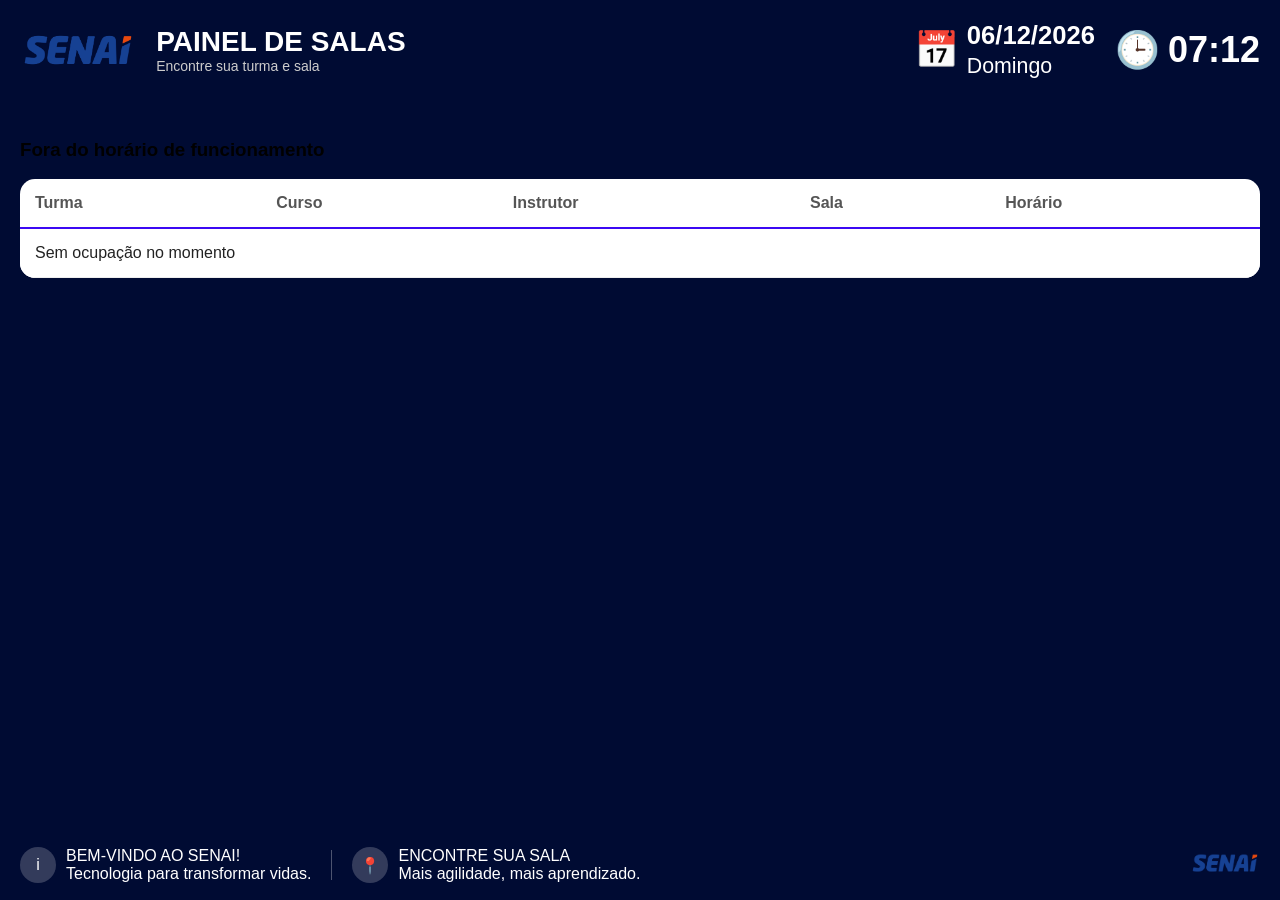
==== painel.html @ 984328a2 "segundo commit" ====
<!DOCTYPE html>
<html lang="pt-BR">

<head>
  <meta charset="UTF-8">
  <meta name="viewport" content="width=device-width, initial-scale=1.0">

  <title>Painel de Salas</title>

  <link rel="stylesheet" href="css/painel.css">
</head>

<body>

  <header>
    <img src="img/tela1.png" class="logo" />

    <div class="titulo">
      <h1>PAINEL DE SALAS</h1>
      <span>Encontre sua turma e sala</span>
    </div>

    <div class="info-direita">

      <div class="data">
        <span class="icon">📅</span>

        <div>
          <strong id="dataAtual">--/--/----</strong><br>
          <small id="diaSemana">---------</small>
        </div>
      </div>

      <div class="hora">
        <span class="icon">🕒</span>
        <strong id="horaAtual">00:00</strong>
      </div>

    </div>
  </header>

  <main>

    <section class="tabela">

      <div class="status-turno">
        <h3 id="statusTurno">Carregando turno...</h3>
      </div>

      <table>
        <thead>
          <tr>
            <th>Turma</th>
            <th>Curso</th>
            <th>Instrutor</th>
            <th>Sala</th>
            <th>Horário</th>
          </tr>
        </thead>

        <tbody id="tabelaOcupacao">
          <tr>
            <td colspan="5">Carregando ocupações...</td>
          </tr>
        </tbody>

      </table>
    </section>

  </main>

  <footer class="rodape-senai">

    <div class="info-bloco">
      <div class="icone-circulo">i</div>

      <div class="textos">
        <span class="titulo">BEM-VINDO AO SENAI!</span>
        <span class="sub">Tecnologia para transformar vidas.</span>
      </div>
    </div>

    <div class="linha"></div>

    <div class="info-bloco">
      <div class="icone-circulo">📍</div>

      <div class="textos">
        <span class="titulo">ENCONTRE SUA SALA</span>
        <span class="sub">Mais agilidade, mais aprendizado.</span>
      </div>
    </div>

    <div class="logo-final">
      <img src="img/tela1.png">
    </div>

  </footer>

  <script src="js/painel.js"></script>

</body>

</html>
---- css/painel.css ----
/* RESET */
* {
    box-sizing: border-box;
}

html, body {
    height: 100%;
    overflow: hidden;
}

body {
    margin: 0;
    font-family: Arial, sans-serif;
    background: #000b33;
}


/* HEADER */

header {
    height: 100px;
    background: radial-gradient(circle at center, var(--primary), #000b33);
    color: white;
    display: flex;
    align-items: center;
    gap: 20px;
    padding: 10px 20px;
}

.logo {
    height: 50px;
}

.titulo {
    display: flex;
    flex-direction: column;
}

.titulo h1 {
    margin: 0;
    font-size: clamp(18px, 3vw, 28px);
}

.titulo span {
    font-size: 14px;
    color: #ccc;
}

/* DIREITA */
.info-direita {
    margin-left: auto;
    display: flex;
    align-items: center;
    gap: 20px;
}

.data, .hora {
    display: flex;
    align-items: center;
    gap: 8px;
}

.data { font-size: clamp(16px, 2vw, 28px); }
.hora { font-size: clamp(20px, 3vw, 36px); }

.icon {
    font-size: clamp(18px, 3vw, 36px);
}


/* MAIN */

main {
    display: flex;
    gap: 20px;
    padding: 20px;

    /* 🔥 ALTURA EXATA DA TELA */
    height: calc(100vh - 170px);
}


/* TABELA */

.tabela {
    flex: 2;
    overflow-y: auto; /* 🔥 SCROLL SÓ AQUI */
}

table {
    width: 100%;
    background: white;
    border-radius: 15px;
    overflow: hidden;
    border-collapse: collapse;
}

th, td {
    padding: 15px;
    text-align: left;
}

th {
    color: #555;
    border-bottom: 2px solid #3c09f3;
}

td {
    color: #222;
    font-weight: 500;
}

tbody tr {
    background: #fff;
    border-radius: 12px;
    box-shadow: 0 2px 6px rgba(0,0,0,0.05);
    border-bottom: 1px solid #eee;
}

tr:hover {
    background: #f9f9f9;
}

/* TURMA */
.box-turma {
    display: flex;
    align-items: center;
    gap: 10px;
}

.icone {
    width: 40px;
    height: 40px;
    background: #0b1f3a;
    color: white;

    display: flex;
    align-items: center;
    justify-content: center;

    border-radius: 10px;

    font-size: 20px;
}

/* SALA */
.sala {
    background: #e30613;
    color: white;
    padding: 6px 10px;
    border-radius: 8px;
    font-weight: bold;
}



/* RODAPÉ */

.rodape-senai {
    position: fixed;
    bottom: 0;
    width: 100%;

    height: 70px;
    background: radial-gradient(circle at center, var(--primary), #000b33);
    display: flex;
    align-items: center;
    padding: 0 20px;
    color: white;
}

.info-bloco {
    display: flex;
    align-items: center;
    gap: 10px;
}

.icone-circulo {
    width: 36px;
    height: 36px;
    border-radius: 50%;
    background: rgba(255,255,255,0.2);

    display: flex;
    align-items: center;
    justify-content: center;
}

.textos {
    display: flex;
    flex-direction: column;
}

.linha {
    width: 1px;
    height: 30px;
    background: rgba(255,255,255,0.3);
    margin: 0 20px;
}

.logo-final {
    margin-left: auto;
}

.logo-final img {
    height: 30px;
}


/* RESPONSIVO */


@media (max-width: 900px) {
    html, body {
        overflow: auto; /* libera scroll no celular */
    }

    main {
        flex-direction: column;
        height: auto;
    }
}

@media (max-width: 600px) {

    header {
        flex-direction: column;
        align-items: flex-start;
    }

    .info-direita {
        margin-left: 0;
        width: 100%;
        justify-content: space-between;
    }

    th, td {
        font-size: 12px;
        padding: 10px;
    }

    .rodape-senai {
        flex-direction: column;
        height: auto;
        padding: 10px;
        gap: 10px;
    }

    .linha {
        display: none;
    }
}

/* TELAS GRANDES */
@media (min-width: 1600px) {

    body {
        font-size: 20px;
    }

    .titulo h1 {
        font-size: 42px;
    }

    .data {
        font-size: 36px;
    }

    .hora {
        font-size: 50px;
    }

    th, td {
        font-size: 18px;
        padding: 20px;
    }

    .sala {
        font-size: 20px;
    }
}
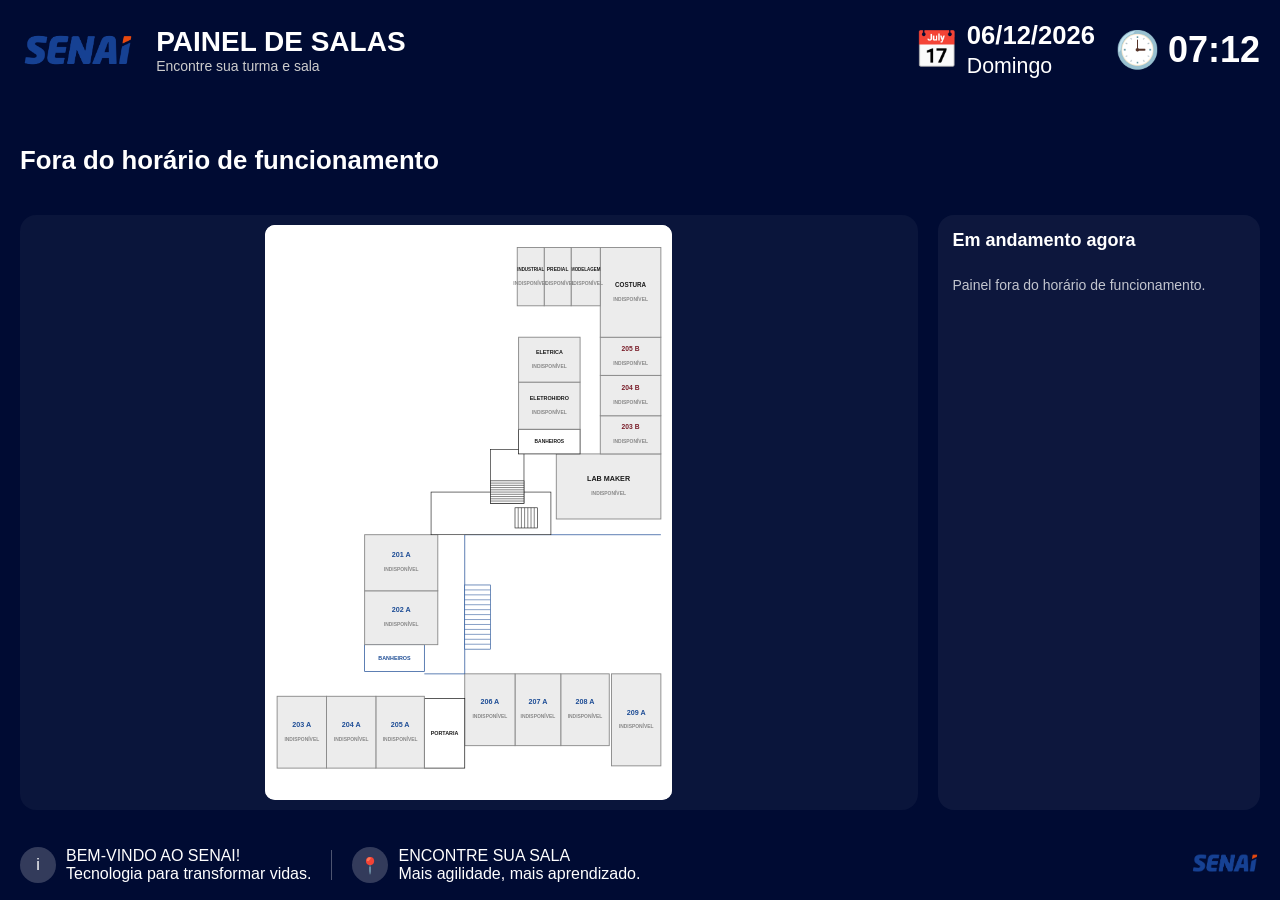
==== commit 8b62e2a7: "ajuste mapeamento ambiente" ====
--- a/painel.html
+++ b/painel.html
@@ -41,30 +41,31 @@
 
   <main>
 
-    <section class="tabela">
+    <section class="painel-mapa">
 
       <div class="status-turno">
         <h3 id="statusTurno">Carregando turno...</h3>
       </div>
 
-      <table>
-        <thead>
-          <tr>
-            <th>Turma</th>
-            <th>Curso</th>
-            <th>Instrutor</th>
-            <th>Sala</th>
-            <th>Horário</th>
-          </tr>
-        </thead>
+      <div class="conteudo-mapa">
 
-        <tbody id="tabelaOcupacao">
-          <tr>
-            <td colspan="5">Carregando ocupações...</td>
-          </tr>
-        </tbody>
+        <!-- MAPA (SVG injetado via JS em #mapaSvgContainer) -->
+        <div id="mapa">
+          <div id="mapaSvgContainer">
+            <p class="carregando-svg">Carregando mapa...</p>
+          </div>
+        </div>
 
-      </table>
+        <!-- DETALHES DAS SALAS OCUPADAS AGORA -->
+        <aside class="detalhes-ocupacao">
+          <h3>Em andamento agora</h3>
+          <div id="listaOcupados" class="lista-ocupados">
+            <p class="sem-ocupacao">Carregando...</p>
+          </div>
+        </aside>
+
+      </div>
+
     </section>
 
   </main>
@@ -101,4 +102,4 @@
 
 </body>
 
-</html>+</html>
--- a/css/painel.css
+++ b/css/painel.css
@@ -78,80 +78,6 @@
     /* 🔥 ALTURA EXATA DA TELA */
     height: calc(100vh - 170px);
 }
-
-
-/* TABELA */
-
-.tabela {
-    flex: 2;
-    overflow-y: auto; /* 🔥 SCROLL SÓ AQUI */
-}
-
-table {
-    width: 100%;
-    background: white;
-    border-radius: 15px;
-    overflow: hidden;
-    border-collapse: collapse;
-}
-
-th, td {
-    padding: 15px;
-    text-align: left;
-}
-
-th {
-    color: #555;
-    border-bottom: 2px solid #3c09f3;
-}
-
-td {
-    color: #222;
-    font-weight: 500;
-}
-
-tbody tr {
-    background: #fff;
-    border-radius: 12px;
-    box-shadow: 0 2px 6px rgba(0,0,0,0.05);
-    border-bottom: 1px solid #eee;
-}
-
-tr:hover {
-    background: #f9f9f9;
-}
-
-/* TURMA */
-.box-turma {
-    display: flex;
-    align-items: center;
-    gap: 10px;
-}
-
-.icone {
-    width: 40px;
-    height: 40px;
-    background: #0b1f3a;
-    color: white;
-
-    display: flex;
-    align-items: center;
-    justify-content: center;
-
-    border-radius: 10px;
-
-    font-size: 20px;
-}
-
-/* SALA */
-.sala {
-    background: #e30613;
-    color: white;
-    padding: 6px 10px;
-    border-radius: 8px;
-    font-weight: bold;
-}
-
 
 
 /* RODAPÉ */
@@ -206,18 +132,219 @@
     height: 30px;
 }
 
-
-/* RESPONSIVO */
-
+/* =======================================================
+   PAINEL DO MAPA (SVG)
+======================================================= */
+
+.painel-mapa {
+    flex: 1;
+    display: flex;
+    flex-direction: column;
+    min-height: 0;
+}
+
+.status-turno {
+    color: white;
+    font-size: 22px;
+    margin-bottom: 15px;
+    flex-shrink: 0;
+}
+
+/* mapa + painel lateral lado a lado */
+.conteudo-mapa {
+    flex: 1;
+    display: flex;
+    gap: 20px;
+    min-height: 0;
+}
+
+#mapa {
+    flex: 3;
+    position: relative;
+    min-height: 0;
+
+    background: rgba(255, 255, 255, 0.04);
+    border-radius: 16px;
+
+    display: flex;
+    justify-content: center;
+    align-items: center;
+    overflow: hidden;
+    padding: 10px;
+}
+
+.carregando-svg {
+    color: #aaa;
+    font-size: 16px;
+}
+
+/* o SVG é injetado dentro de #mapaSvgContainer via JS (fetch + innerHTML) */
+#mapaSvgContainer {
+    width: 100%;
+    height: 100%;
+    display: flex;
+    justify-content: center;
+    align-items: center;
+}
+
+/* a planta já está desenhada na orientação correta/horizontal:
+   apenas limitamos a altura para caber na tela, sem rotação */
+#mapaSvgContainer svg {
+    height: 100%;
+    width: auto;
+    max-width: 100%;
+    background: white;
+    border-radius: 10px;
+}
+
+
+/* ===========================
+   SALAS DENTRO DO SVG
+=========================== */
+
+.sala-svg rect {
+    transition: fill .4s ease, stroke .4s ease, filter .4s ease;
+}
+
+.lab-room .status-label {
+    font-size: 11px;
+}
+
+/* estados (a mesma nomenclatura usada no restante do projeto) */
+
+.lab-room.livre rect.lab-rect {
+    fill: #eafff2;
+    stroke: #00a63c;
+    stroke-width: 3;
+    filter: drop-shadow(0 0 10px rgba(0, 255, 102, .9));
+}
+.lab-room.livre .status-label {
+    fill: #00a63c;
+}
+
+.lab-room.ocupado rect.lab-rect {
+    fill: #ffecec;
+    stroke: #d50000;
+    stroke-width: 3;
+    filter: drop-shadow(0 0 16px rgba(255, 40, 40, .95));
+}
+.lab-room.ocupado .status-label {
+    fill: #d50000;
+}
+
+.lab-room.indisponivel rect.lab-rect {
+    fill: #ececec;
+    stroke: #888;
+    stroke-width: 2;
+    filter: none;
+}
+.lab-room.indisponivel .status-label {
+    fill: #888;
+}
+
+
+/* =======================================================
+   PAINEL LATERAL — DETALHES DAS SALAS OCUPADAS
+======================================================= */
+
+.detalhes-ocupacao {
+    flex: 1;
+    min-height: 0;
+
+    background: rgba(255, 255, 255, 0.05);
+    border-radius: 16px;
+    padding: 15px;
+
+    color: white;
+
+    display: flex;
+    flex-direction: column;
+}
+
+.detalhes-ocupacao h3 {
+    margin: 0 0 12px;
+    font-size: 18px;
+    flex-shrink: 0;
+}
+
+.lista-ocupados {
+    flex: 1;
+    overflow-y: auto;
+    display: flex;
+    flex-direction: column;
+    gap: 10px;
+}
+
+.item-ocupado {
+    display: flex;
+    gap: 10px;
+    align-items: flex-start;
+
+    background: rgba(255, 255, 255, 0.08);
+    border-left: 4px solid #d50000;
+    border-radius: 10px;
+    padding: 10px 12px;
+}
+
+.item-ocupado .icone {
+    width: 36px;
+    height: 36px;
+    flex-shrink: 0;
+
+    background: #0b1f3a;
+    color: white;
+
+    display: flex;
+    align-items: center;
+    justify-content: center;
+
+    border-radius: 8px;
+    font-size: 18px;
+}
+
+.item-ocupado .info {
+    display: flex;
+    flex-direction: column;
+    font-size: 13px;
+    line-height: 1.45;
+}
+
+.item-ocupado .info strong {
+    font-size: 14px;
+}
+
+.sem-ocupacao,
+.erro-ocupacao {
+    opacity: .75;
+    font-size: 14px;
+}
+
+.erro-ocupacao {
+    color: #ff8080;
+}
+
+
+/* ========================
+   RESPONSIVO
+======================== */
 
 @media (max-width: 900px) {
     html, body {
-        overflow: auto; /* libera scroll no celular */
+        overflow: auto;
     }
 
     main {
         flex-direction: column;
         height: auto;
+    }
+
+    .conteudo-mapa {
+        flex-direction: column;
+    }
+
+    #mapa, .detalhes-ocupacao {
+        flex: none;
+        height: 60vh;
     }
 }
 
@@ -232,11 +359,6 @@
         margin-left: 0;
         width: 100%;
         justify-content: space-between;
-    }
-
-    th, td {
-        font-size: 12px;
-        padding: 10px;
     }
 
     .rodape-senai {
@@ -270,12 +392,7 @@
         font-size: 50px;
     }
 
-    th, td {
-        font-size: 18px;
-        padding: 20px;
-    }
-
-    .sala {
-        font-size: 20px;
-    }
-}+    .lab-room .status-label {
+        font-size: 13px;
+    }
+}
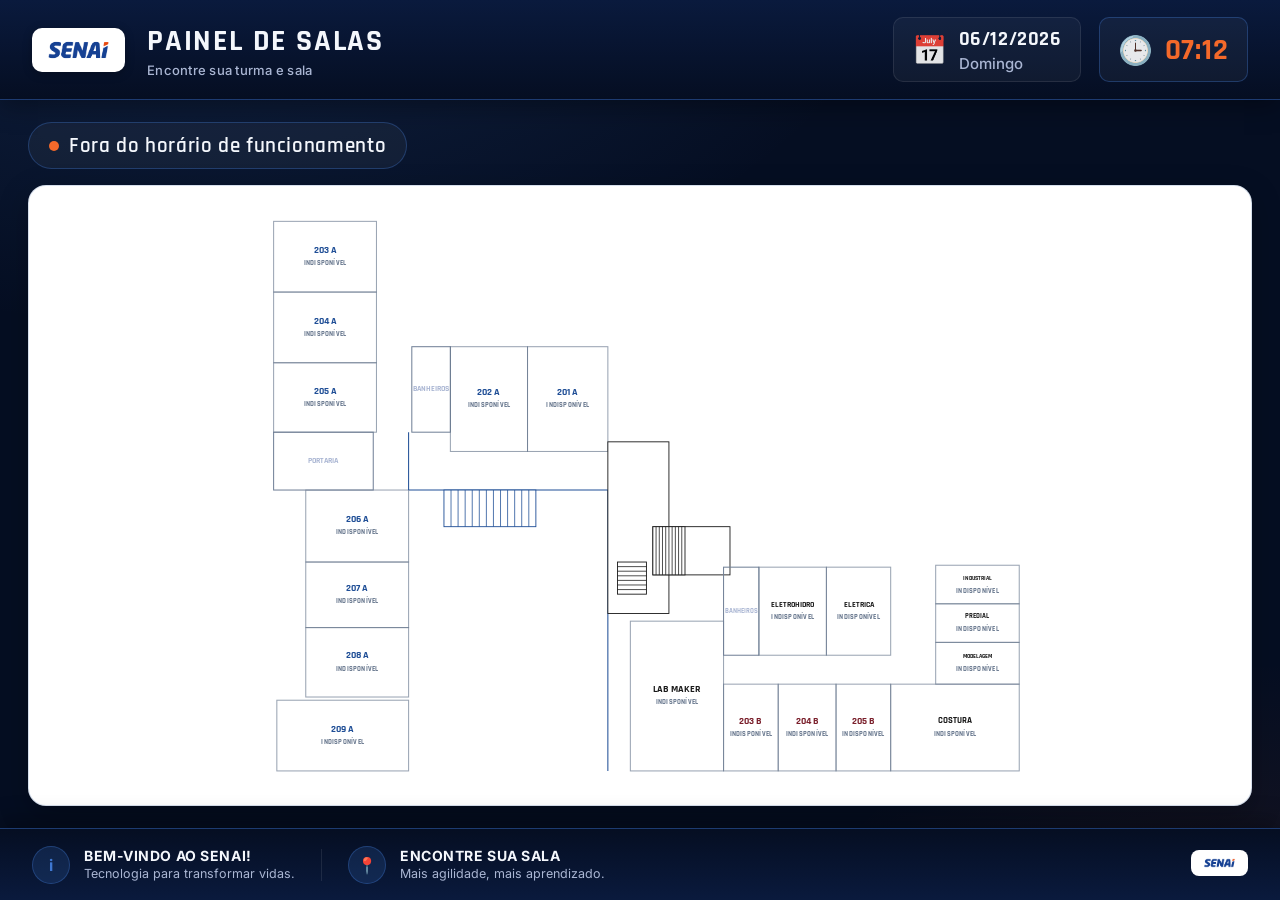
==== commit 864a7230: "melhora visual no painel e svg horizontal" ====
--- a/painel.html
+++ b/painel.html
@@ -56,14 +56,6 @@
           </div>
         </div>
 
-        <!-- DETALHES DAS SALAS OCUPADAS AGORA -->
-        <aside class="detalhes-ocupacao">
-          <h3>Em andamento agora</h3>
-          <div id="listaOcupados" class="lista-ocupados">
-            <p class="sem-ocupacao">Carregando...</p>
-          </div>
-        </aside>
-
       </div>
 
     </section>
--- a/css/painel.css
+++ b/css/painel.css
@@ -1,3 +1,43 @@
+/* ===========================================================
+   PAINEL DE SALAS — SENAI
+   Redesenho para exibição em telão (digital signage)
+   Paleta e tipografia alinhadas à identidade SENAI
+   =========================================================== */
+
+@import url('https://fonts.googleapis.com/css2?family=Rajdhani:wght@500;600;700&family=Inter:wght@400;500;600;700&display=swap');
+
+:root {
+    /* cores de marca */
+    --azul-senai: #1f4e96;
+    --azul-senai-claro: #3f78d1;
+    --laranja-senai: #f4692a;
+
+    /* fundo / superfícies */
+    --fundo-base: #050e22;
+    --fundo-degrade: #0a1a3d;
+    --superficie: rgba(255, 255, 255, 0.045);
+    --superficie-forte: rgba(255, 255, 255, 0.08);
+    --borda-suave: rgba(255, 255, 255, 0.09);
+    --borda-azul: rgba(63, 120, 209, 0.35);
+
+    /* texto */
+    --texto-alto: #f4f7fc;
+    --texto-medio: #aab6d3;
+    --texto-baixo: #718097;
+
+    /* status */
+    --cor-livre: #22c55e;
+    --cor-ocupado: #ef4444;
+    --cor-indisponivel: #64748b;
+
+    /* tipografia */
+    --fonte-display: 'Rajdhani', 'Arial Narrow', Arial, sans-serif;
+    --fonte-corpo: 'Inter', Arial, sans-serif;
+
+    --raio: 18px;
+    --raio-pequeno: 10px;
+}
+
 /* RESET */
 * {
     box-sizing: border-box;
@@ -10,103 +50,147 @@
 
 body {
     margin: 0;
-    font-family: Arial, sans-serif;
-    background: #000b33;
-}
-
-
-/* HEADER */
+    font-family: var(--fonte-corpo);
+    color: var(--texto-alto);
+    background:
+        radial-gradient(ellipse 1200px 700px at 15% -10%, rgba(63, 120, 209, 0.20), transparent 60%),
+        radial-gradient(ellipse 900px 600px at 100% 110%, rgba(244, 105, 42, 0.10), transparent 55%),
+        var(--fundo-base);
+}
+
+
+/* ===========================================================
+   HEADER
+=========================================================== */
 
 header {
     height: 100px;
-    background: radial-gradient(circle at center, var(--primary), #000b33);
-    color: white;
-    display: flex;
-    align-items: center;
-    gap: 20px;
-    padding: 10px 20px;
+    background: linear-gradient(180deg, var(--fundo-degrade) 0%, var(--fundo-base) 100%);
+    border-bottom: 1px solid var(--borda-azul);
+    color: var(--texto-alto);
+    display: flex;
+    align-items: center;
+    gap: 22px;
+    padding: 0 32px;
+    box-shadow: 0 6px 24px rgba(0, 0, 0, 0.35);
+    position: relative;
+    z-index: 2;
 }
 
 .logo {
-    height: 50px;
+    height: 44px;
+    padding: 8px 14px;
+    background: #ffffff;
+    border-radius: var(--raio-pequeno);
+    box-shadow: 0 2px 10px rgba(0, 0, 0, 0.25);
 }
 
 .titulo {
     display: flex;
     flex-direction: column;
+    gap: 2px;
 }
 
 .titulo h1 {
     margin: 0;
-    font-size: clamp(18px, 3vw, 28px);
+    font-family: var(--fonte-display);
+    font-weight: 700;
+    letter-spacing: 0.06em;
+    font-size: clamp(20px, 2.6vw, 30px);
+    color: var(--texto-alto);
 }
 
 .titulo span {
-    font-size: 14px;
-    color: #ccc;
-}
-
-/* DIREITA */
+    font-size: 13px;
+    font-weight: 500;
+    letter-spacing: 0.02em;
+    color: var(--texto-medio);
+}
+
+
+/* DIREITA — DATA / HORA */
 .info-direita {
     margin-left: auto;
     display: flex;
-    align-items: center;
+    align-items: stretch;
+    gap: 18px;
+}
+
+.data, .hora {
+    display: flex;
+    align-items: center;
+    gap: 12px;
+    padding: 8px 18px;
+    background: var(--superficie);
+    border: 1px solid var(--borda-suave);
+    border-radius: var(--raio-pequeno);
+}
+
+.data strong, .hora strong {
+    font-family: var(--fonte-display);
+    font-variant-numeric: tabular-nums;
+    letter-spacing: 0.03em;
+}
+
+.data { font-size: clamp(14px, 1.6vw, 18px); }
+.data strong { font-size: clamp(16px, 1.9vw, 20px); }
+.data small { color: var(--texto-medio); font-weight: 500; }
+
+.hora { font-size: clamp(20px, 2.4vw, 30px); border-color: var(--borda-azul); }
+.hora strong { color: var(--laranja-senai); }
+
+.icon {
+    font-size: clamp(18px, 2.4vw, 28px);
+    opacity: 0.9;
+}
+
+
+/* ===========================================================
+   MAIN
+=========================================================== */
+
+main {
+    display: flex;
     gap: 20px;
-}
-
-.data, .hora {
-    display: flex;
-    align-items: center;
-    gap: 8px;
-}
-
-.data { font-size: clamp(16px, 2vw, 28px); }
-.hora { font-size: clamp(20px, 3vw, 36px); }
-
-.icon {
-    font-size: clamp(18px, 3vw, 36px);
-}
-
-
-/* MAIN */
-
-main {
-    display: flex;
-    gap: 20px;
-    padding: 20px;
-
-    /* 🔥 ALTURA EXATA DA TELA */
-    height: calc(100vh - 170px);
-}
-
-
-/* RODAPÉ */
+    padding: 22px 28px;
+    height: calc(100vh - 172px);
+}
+
+
+/* ===========================================================
+   RODAPÉ
+=========================================================== */
 
 .rodape-senai {
     position: fixed;
     bottom: 0;
     width: 100%;
-
-    height: 70px;
-    background: radial-gradient(circle at center, var(--primary), #000b33);
-    display: flex;
-    align-items: center;
-    padding: 0 20px;
-    color: white;
+    height: 72px;
+    background: linear-gradient(0deg, var(--fundo-degrade) 0%, var(--fundo-base) 100%);
+    border-top: 1px solid var(--borda-azul);
+    box-shadow: 0 -6px 24px rgba(0, 0, 0, 0.35);
+    display: flex;
+    align-items: center;
+    padding: 0 32px;
+    color: var(--texto-alto);
+    z-index: 2;
 }
 
 .info-bloco {
     display: flex;
     align-items: center;
-    gap: 10px;
+    gap: 14px;
 }
 
 .icone-circulo {
-    width: 36px;
-    height: 36px;
+    width: 38px;
+    height: 38px;
     border-radius: 50%;
-    background: rgba(255,255,255,0.2);
-
+    background: rgba(63, 120, 209, 0.18);
+    border: 1px solid var(--borda-azul);
+    color: var(--azul-senai-claro);
+    font-weight: 700;
+    flex-shrink: 0;
     display: flex;
     align-items: center;
     justify-content: center;
@@ -115,13 +199,26 @@
 .textos {
     display: flex;
     flex-direction: column;
+    line-height: 1.35;
+}
+
+.textos .titulo {
+    font-size: 14px;
+    font-weight: 700;
+    letter-spacing: 0.04em;
+    color: var(--texto-alto);
+}
+
+.textos .sub {
+    font-size: 12.5px;
+    color: var(--texto-medio);
 }
 
 .linha {
     width: 1px;
-    height: 30px;
-    background: rgba(255,255,255,0.3);
-    margin: 0 20px;
+    height: 32px;
+    background: var(--borda-suave);
+    margin: 0 26px;
 }
 
 .logo-final {
@@ -129,12 +226,16 @@
 }
 
 .logo-final img {
-    height: 30px;
-}
-
-/* =======================================================
+    height: 26px;
+    padding: 6px 12px;
+    background: #ffffff;
+    border-radius: 8px;
+}
+
+
+/* ===========================================================
    PAINEL DO MAPA (SVG)
-======================================================= */
+=========================================================== */
 
 .painel-mapa {
     flex: 1;
@@ -144,10 +245,41 @@
 }
 
 .status-turno {
-    color: white;
-    font-size: 22px;
-    margin-bottom: 15px;
     flex-shrink: 0;
+    margin-bottom: 16px;
+}
+
+.status-turno h3 {
+    display: inline-flex;
+    align-items: center;
+    gap: 10px;
+    margin: 0;
+    padding: 9px 20px;
+    font-family: var(--fonte-display);
+    font-weight: 600;
+    font-size: clamp(16px, 1.8vw, 21px);
+    letter-spacing: 0.03em;
+    color: var(--texto-alto);
+    background: var(--superficie);
+    border: 1px solid var(--borda-azul);
+    border-radius: 999px;
+}
+
+.status-turno h3::before {
+    content: "";
+    width: 10px;
+    height: 10px;
+    border-radius: 50%;
+    background: var(--laranja-senai);
+    box-shadow: 0 0 0 0 rgba(244, 105, 42, 0.6);
+    animation: pulso-status 2.2s ease-out infinite;
+    flex-shrink: 0;
+}
+
+@keyframes pulso-status {
+    0%   { box-shadow: 0 0 0 0 rgba(244, 105, 42, 0.55); }
+    70%  { box-shadow: 0 0 0 9px rgba(244, 105, 42, 0); }
+    100% { box-shadow: 0 0 0 0 rgba(244, 105, 42, 0); }
 }
 
 /* mapa + painel lateral lado a lado */
@@ -159,23 +291,28 @@
 }
 
 #mapa {
-    flex: 3;
+    flex: 1;
+    width: 100%;
     position: relative;
     min-height: 0;
 
-    background: rgba(255, 255, 255, 0.04);
-    border-radius: 16px;
+    background: #ffffff;
+    border: 1px solid rgba(31, 78, 150, 0.18);
+    border-radius: var(--raio);
+    box-shadow: 0 10px 30px rgba(0, 0, 0, 0.25);
 
     display: flex;
     justify-content: center;
     align-items: center;
     overflow: hidden;
-    padding: 10px;
+    padding: 18px;
 }
 
 .carregando-svg {
-    color: #aaa;
+    color: var(--azul-senai);
+    font-family: var(--fonte-display);
     font-size: 16px;
+    letter-spacing: 0.03em;
 }
 
 /* o SVG é injetado dentro de #mapaSvgContainer via JS (fetch + innerHTML) */
@@ -187,14 +324,17 @@
     align-items: center;
 }
 
-/* a planta já está desenhada na orientação correta/horizontal:
-   apenas limitamos a altura para caber na tela, sem rotação */
+/* planta horizontal, fundo transparente — apenas ajustamos o encaixe */
 #mapaSvgContainer svg {
-    height: 100%;
-    width: auto;
-    max-width: 100%;
-    background: white;
-    border-radius: 10px;
+    width: 100%;
+    height: auto;
+    max-height: 100%;
+    background: transparent;
+}
+
+/* tipografia dos rótulos desenhados dentro do SVG */
+#mapaSvgContainer svg text {
+    font-family: var(--fonte-display) !important;
 }
 
 
@@ -208,119 +348,74 @@
 
 .lab-room .status-label {
     font-size: 11px;
-}
-
-/* estados (a mesma nomenclatura usada no restante do projeto) */
+    letter-spacing: 0.03em;
+}
+
+/* nome do instrutor, exibido logo abaixo do status, com fonte menor */
+.lab-room .instrutor-label {
+    font-size: 9px;
+    font-weight: 600;
+    letter-spacing: 0.01em;
+}
+
+/* estados (mesma nomenclatura usada no restante do projeto) */
 
 .lab-room.livre rect.lab-rect {
-    fill: #eafff2;
-    stroke: #00a63c;
+    fill: rgba(34, 197, 94, 0.10);
+    stroke: var(--cor-livre);
     stroke-width: 3;
-    filter: drop-shadow(0 0 10px rgba(0, 255, 102, .9));
+    filter: drop-shadow(0 0 9px rgba(34, 197, 94, .55));
 }
 .lab-room.livre .status-label {
-    fill: #00a63c;
+    fill: var(--cor-livre);
+}
+.lab-room.livre .instrutor-label {
+    fill: var(--cor-livre);
+    opacity: 0.75;
 }
 
 .lab-room.ocupado rect.lab-rect {
-    fill: #ffecec;
-    stroke: #d50000;
+    fill: rgba(239, 68, 68, 0.12);
+    stroke: var(--cor-ocupado);
     stroke-width: 3;
-    filter: drop-shadow(0 0 16px rgba(255, 40, 40, .95));
+    filter: drop-shadow(0 0 9px rgba(239, 68, 68, .6));
+    animation: pulso-ocupado 2.4s ease-in-out infinite;
 }
 .lab-room.ocupado .status-label {
-    fill: #d50000;
+    fill: var(--cor-ocupado);
+}
+.lab-room.ocupado .instrutor-label {
+    fill: var(--cor-ocupado);
+    opacity: 0.85;
+}
+
+@keyframes pulso-ocupado {
+    0%, 100% { filter: drop-shadow(0 0 7px rgba(239, 68, 68, .5)); }
+    50%      { filter: drop-shadow(0 0 15px rgba(239, 68, 68, .85)); }
 }
 
 .lab-room.indisponivel rect.lab-rect {
-    fill: #ececec;
-    stroke: #888;
-    stroke-width: 2;
+    fill: rgba(255, 255, 255, 0.03);
+    stroke: var(--cor-indisponivel);
+    stroke-width: 1.6;
     filter: none;
+    opacity: 0.65;
 }
 .lab-room.indisponivel .status-label {
-    fill: #888;
-}
-
-
-/* =======================================================
-   PAINEL LATERAL — DETALHES DAS SALAS OCUPADAS
-======================================================= */
-
-.detalhes-ocupacao {
-    flex: 1;
-    min-height: 0;
-
-    background: rgba(255, 255, 255, 0.05);
-    border-radius: 16px;
-    padding: 15px;
-
-    color: white;
-
-    display: flex;
-    flex-direction: column;
-}
-
-.detalhes-ocupacao h3 {
-    margin: 0 0 12px;
-    font-size: 18px;
-    flex-shrink: 0;
-}
-
-.lista-ocupados {
-    flex: 1;
-    overflow-y: auto;
-    display: flex;
-    flex-direction: column;
-    gap: 10px;
-}
-
-.item-ocupado {
-    display: flex;
-    gap: 10px;
-    align-items: flex-start;
-
-    background: rgba(255, 255, 255, 0.08);
-    border-left: 4px solid #d50000;
-    border-radius: 10px;
-    padding: 10px 12px;
-}
-
-.item-ocupado .icone {
-    width: 36px;
-    height: 36px;
-    flex-shrink: 0;
-
-    background: #0b1f3a;
-    color: white;
-
-    display: flex;
-    align-items: center;
-    justify-content: center;
-
-    border-radius: 8px;
-    font-size: 18px;
-}
-
-.item-ocupado .info {
-    display: flex;
-    flex-direction: column;
-    font-size: 13px;
-    line-height: 1.45;
-}
-
-.item-ocupado .info strong {
-    font-size: 14px;
-}
-
-.sem-ocupacao,
-.erro-ocupacao {
-    opacity: .75;
-    font-size: 14px;
-}
-
-.erro-ocupacao {
-    color: #ff8080;
+    fill: var(--cor-indisponivel);
+}
+.lab-room.indisponivel .instrutor-label {
+    fill: var(--cor-indisponivel);
+    opacity: 0.75;
+}
+
+/* ambientes fixos (banheiros, portaria etc. — sem status) */
+.sala-fixa rect {
+    fill: rgba(255, 255, 255, 0.025) !important;
+    stroke: var(--texto-baixo) !important;
+}
+.sala-fixa text {
+    fill: var(--texto-medio) !important;
 }
 
 
@@ -342,9 +437,10 @@
         flex-direction: column;
     }
 
-    #mapa, .detalhes-ocupacao {
+    #mapa {
         flex: none;
         height: 60vh;
+        width: 100%;
     }
 }
 
@@ -353,6 +449,9 @@
     header {
         flex-direction: column;
         align-items: flex-start;
+        height: auto;
+        padding: 14px 20px;
+        gap: 12px;
     }
 
     .info-direita {
@@ -364,7 +463,7 @@
     .rodape-senai {
         flex-direction: column;
         height: auto;
-        padding: 10px;
+        padding: 14px;
         gap: 10px;
     }
 
@@ -373,26 +472,56 @@
     }
 }
 
-/* TELAS GRANDES */
+/* TELAS GRANDES (TV / telão) */
 @media (min-width: 1600px) {
 
     body {
         font-size: 20px;
     }
 
+    header {
+        height: 116px;
+    }
+
     .titulo h1 {
-        font-size: 42px;
+        font-size: 44px;
     }
 
     .data {
-        font-size: 36px;
+        font-size: 22px;
+    }
+    .data strong {
+        font-size: 26px;
     }
 
     .hora {
-        font-size: 50px;
+        font-size: 46px;
+    }
+
+    .status-turno h3 {
+        font-size: 24px;
+        padding: 12px 26px;
     }
 
     .lab-room .status-label {
         font-size: 13px;
     }
-}
+
+    .lab-room .instrutor-label {
+        font-size: 11px;
+    }
+}
+
+@media (min-width: 2200px) {
+    .titulo h1 {
+        font-size: 56px;
+    }
+
+    .hora {
+        font-size: 58px;
+    }
+
+    .status-turno h3 {
+        font-size: 28px;
+    }
+}
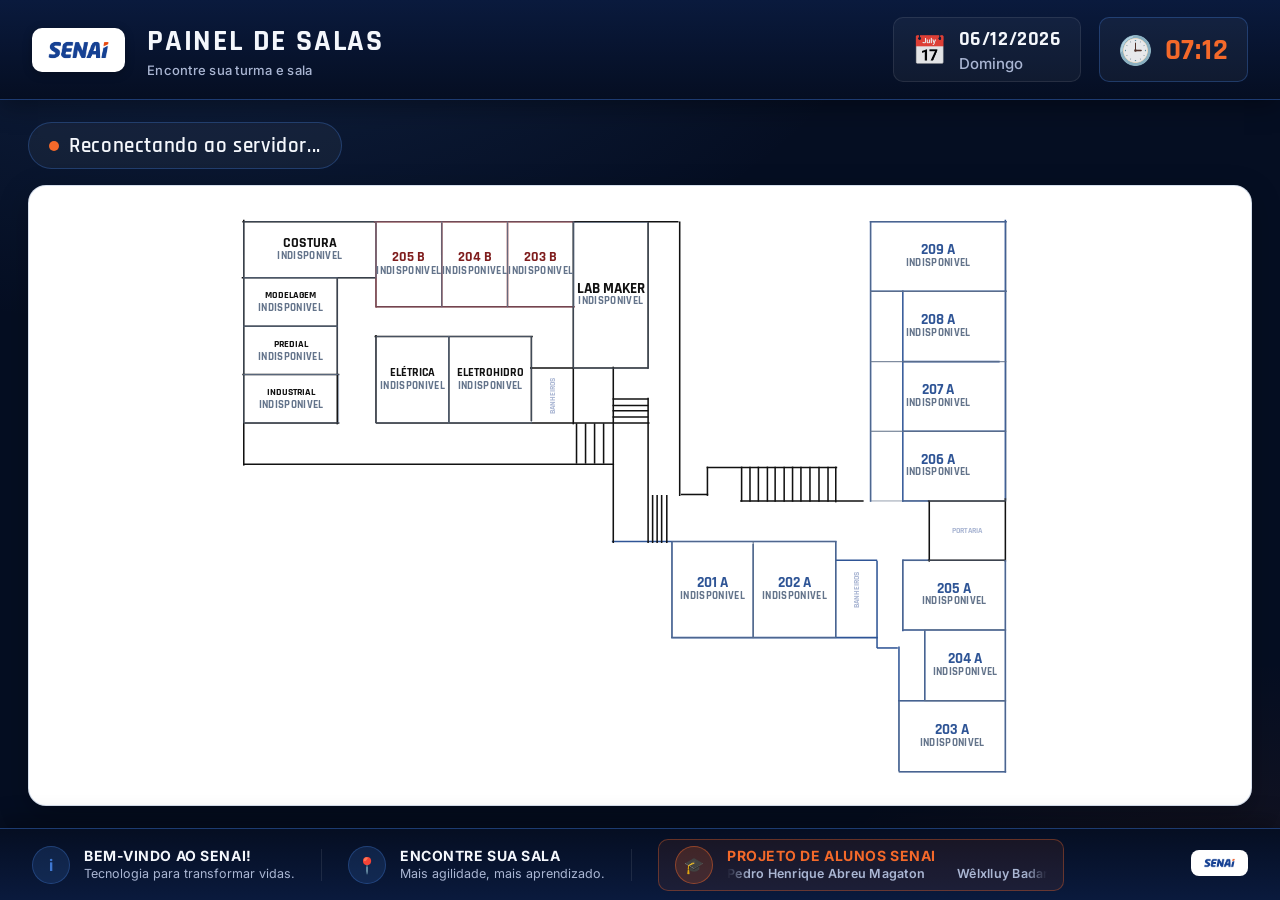
==== commit 8b63b47c: "adicionados os créditos ao painel" ====
--- a/painel.html
+++ b/painel.html
@@ -84,6 +84,28 @@
       </div>
     </div>
 
+    <div class="linha"></div>
+
+    <div class="info-bloco creditos-alunos">
+      <div class="icone-circulo">🎓</div>
+
+      <div class="textos">
+        <span class="titulo">PROJETO DE ALUNOS SENAI</span>
+        <div class="marquee-creditos">
+          <div class="marquee-conteudo">
+            <span>Pedro Henrique Abreu Magaton</span>
+            <span>Wêlxlluy Badaró Ribeiro</span>
+            <span>Miquéias Cardoso de Lima</span>
+            <span>Vanessa Rayane Silvério</span>
+            <span aria-hidden="true">Pedro Henrique Abreu Magaton</span>
+            <span aria-hidden="true">Wêlxlluy Badaró Ribeiro</span>
+            <span aria-hidden="true">Miquéias Cardoso de Lima</span>
+            <span aria-hidden="true">Vanessa Rayane Silvério</span>
+          </div>
+        </div>
+      </div>
+    </div>
+
     <div class="logo-final">
       <img src="img/tela1.png">
     </div>
--- a/css/painel.css
+++ b/css/painel.css
@@ -219,6 +219,58 @@
     height: 32px;
     background: var(--borda-suave);
     margin: 0 26px;
+}
+
+/* ===========================================================
+   CRÉDITOS — ALUNOS SENAI
+   Bloco com destaque (cor laranja) para os créditos do projeto
+=========================================================== */
+
+.creditos-alunos {
+    padding: 6px 16px;
+    background: rgba(244, 105, 42, 0.08);
+    border: 1px solid rgba(244, 105, 42, 0.35);
+    border-radius: var(--raio-pequeno);
+}
+
+.creditos-alunos .icone-circulo {
+    background: rgba(244, 105, 42, 0.18);
+    border-color: rgba(244, 105, 42, 0.45);
+    color: var(--laranja-senai);
+}
+
+.creditos-alunos .titulo {
+    color: var(--laranja-senai);
+}
+
+/* faixa com rolagem contínua dos nomes, com fade nas bordas */
+.marquee-creditos {
+    width: 320px;
+    max-width: 26vw;
+    overflow: hidden;
+    position: relative;
+    -webkit-mask-image: linear-gradient(90deg, transparent 0, #000 22px, #000 calc(100% - 22px), transparent 100%);
+            mask-image: linear-gradient(90deg, transparent 0, #000 22px, #000 calc(100% - 22px), transparent 100%);
+}
+
+.marquee-conteudo {
+    display: flex;
+    gap: 32px;
+    width: max-content;
+    white-space: nowrap;
+    animation: marquee-scroll 18s linear infinite;
+}
+
+.marquee-conteudo span {
+    font-size: 12.5px;
+    font-weight: 600;
+    letter-spacing: 0.02em;
+    color: var(--texto-medio);
+}
+
+@keyframes marquee-scroll {
+    0%   { transform: translateX(0); }
+    100% { transform: translateX(-50%); }
 }
 
 .logo-final {
@@ -293,6 +345,7 @@
 #mapa {
     flex: 1;
     width: 100%;
+    height: 100%;
     position: relative;
     min-height: 0;
 
@@ -305,7 +358,7 @@
     justify-content: center;
     align-items: center;
     overflow: hidden;
-    padding: 18px;
+    padding: 8px;   /* margem mínima — o encaixe fino é calculado em JS, em pixels reais */
 }
 
 .carregando-svg {
@@ -324,11 +377,13 @@
     align-items: center;
 }
 
-/* planta horizontal, fundo transparente — apenas ajustamos o encaixe */
+/* Fallback inicial (antes do JS medir o container e definir o tamanho final em px).
+   O tamanho definitivo é aplicado via style inline por ajustarTamanhoMapa() em painel.js,
+   que tem prioridade sobre esta regra — por isso não usamos max-height/aspect-ratio aqui. */
 #mapaSvgContainer svg {
+    display: block;
     width: 100%;
-    height: auto;
-    max-height: 100%;
+    height: 100%;
     background: transparent;
 }
 
@@ -347,15 +402,18 @@
 }
 
 .lab-room .status-label {
-    font-size: 11px;
+    font-size: 17px;
     letter-spacing: 0.03em;
 }
 
 /* nome do instrutor, exibido logo abaixo do status, com fonte menor */
 .lab-room .instrutor-label {
-    font-size: 9px;
-    font-weight: 600;
-    letter-spacing: 0.01em;
+    fill: #1a1a1a !important;
+    font-family: var(--fonte-display) !important;
+    font-size: 24px;
+    font-weight: 700;
+    letter-spacing: 0.03em;
+    opacity: 1;
 }
 
 /* estados (mesma nomenclatura usada no restante do projeto) */
@@ -368,10 +426,6 @@
 }
 .lab-room.livre .status-label {
     fill: var(--cor-livre);
-}
-.lab-room.livre .instrutor-label {
-    fill: var(--cor-livre);
-    opacity: 0.75;
 }
 
 .lab-room.ocupado rect.lab-rect {
@@ -384,10 +438,6 @@
 .lab-room.ocupado .status-label {
     fill: var(--cor-ocupado);
 }
-.lab-room.ocupado .instrutor-label {
-    fill: var(--cor-ocupado);
-    opacity: 0.85;
-}
 
 @keyframes pulso-ocupado {
     0%, 100% { filter: drop-shadow(0 0 7px rgba(239, 68, 68, .5)); }
@@ -404,10 +454,6 @@
 .lab-room.indisponivel .status-label {
     fill: var(--cor-indisponivel);
 }
-.lab-room.indisponivel .instrutor-label {
-    fill: var(--cor-indisponivel);
-    opacity: 0.75;
-}
 
 /* ambientes fixos (banheiros, portaria etc. — sem status) */
 .sala-fixa rect {
@@ -417,7 +463,6 @@
 .sala-fixa text {
     fill: var(--texto-medio) !important;
 }
-
 
 /* ========================
    RESPONSIVO
@@ -470,6 +515,15 @@
     .linha {
         display: none;
     }
+
+    .creditos-alunos {
+        width: 100%;
+    }
+
+    .marquee-creditos {
+        width: 100%;
+        max-width: 100%;
+    }
 }
 
 /* TELAS GRANDES (TV / telão) */
@@ -504,11 +558,11 @@
     }
 
     .lab-room .status-label {
-        font-size: 13px;
+        font-size: 20px;
     }
 
     .lab-room .instrutor-label {
-        font-size: 11px;
+        font-size: 17px;
     }
 }
 
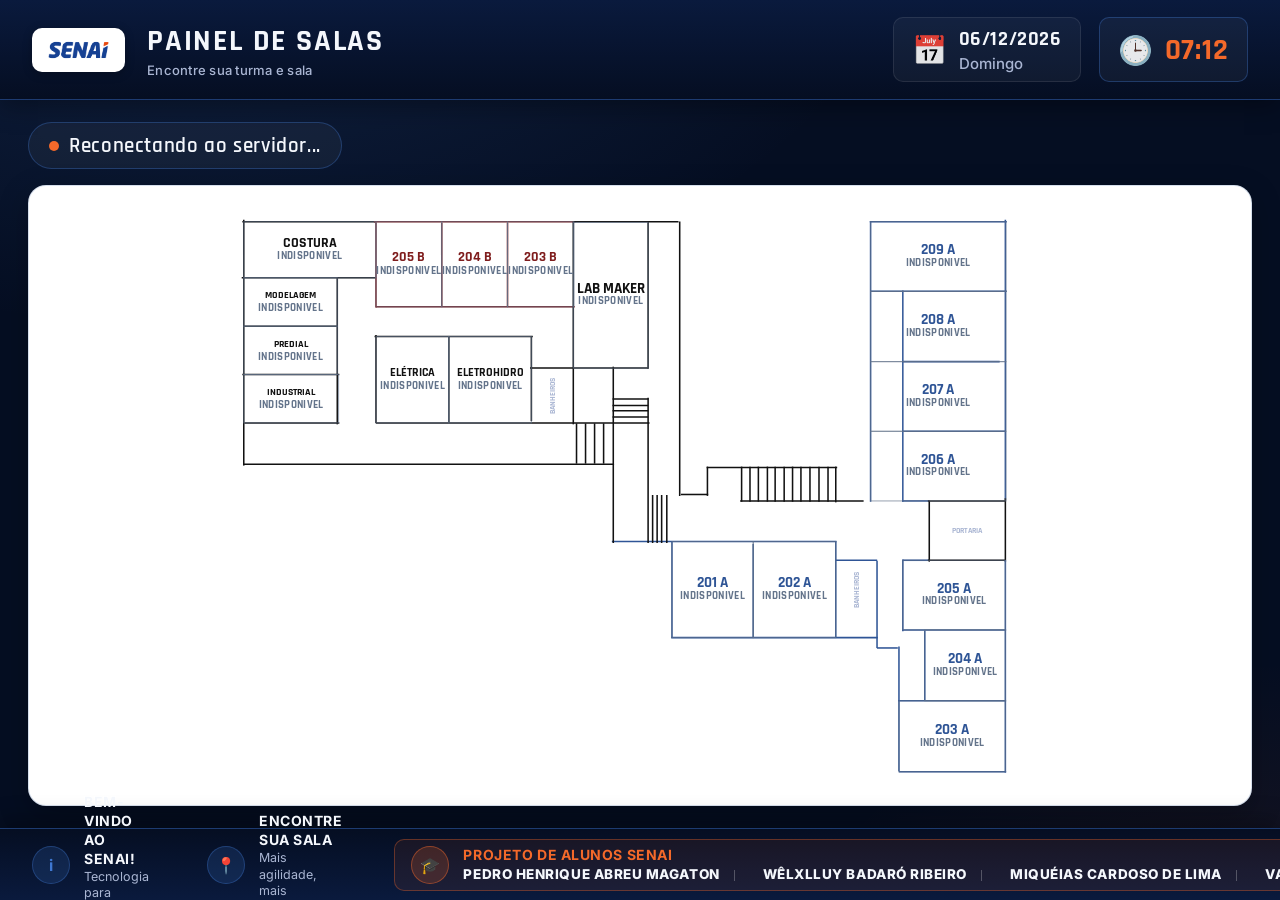
==== commit 65ac86bd: "creditos adicionados ao painel" ====
--- a/painel.html
+++ b/painel.html
@@ -93,14 +93,14 @@
         <span class="titulo">PROJETO DE ALUNOS SENAI</span>
         <div class="marquee-creditos">
           <div class="marquee-conteudo">
-            <span>Pedro Henrique Abreu Magaton</span>
-            <span>Wêlxlluy Badaró Ribeiro</span>
-            <span>Miquéias Cardoso de Lima</span>
-            <span>Vanessa Rayane Silvério</span>
-            <span aria-hidden="true">Pedro Henrique Abreu Magaton</span>
-            <span aria-hidden="true">Wêlxlluy Badaró Ribeiro</span>
-            <span aria-hidden="true">Miquéias Cardoso de Lima</span>
-            <span aria-hidden="true">Vanessa Rayane Silvério</span>
+            <span class="nome">Pedro Henrique Abreu Magaton</span>
+            <span class="nome">Wêlxlluy Badaró Ribeiro</span>
+            <span class="nome">Miquéias Cardoso de Lima</span>
+            <span class="nome">Vanessa Rayane Silvério</span>
+            <span class="nome nome-dup" aria-hidden="true">Pedro Henrique Abreu Magaton</span>
+            <span class="nome nome-dup" aria-hidden="true">Wêlxlluy Badaró Ribeiro</span>
+            <span class="nome nome-dup" aria-hidden="true">Miquéias Cardoso de Lima</span>
+            <span class="nome nome-dup" aria-hidden="true">Vanessa Rayane Silvério</span>
           </div>
         </div>
       </div>
--- a/css/painel.css
+++ b/css/painel.css
@@ -223,7 +223,9 @@
 
 /* ===========================================================
    CRÉDITOS — ALUNOS SENAI
-   Bloco com destaque (cor laranja) para os créditos do projeto
+   Bloco com destaque (cor laranja) para os créditos do projeto.
+   Padrão: nomes fixos lado a lado, com divisórias entre eles.
+   Em telas pequenas (ver media query 900px), vira um loop contínuo.
 =========================================================== */
 
 .creditos-alunos {
@@ -243,35 +245,52 @@
     color: var(--laranja-senai);
 }
 
-/* faixa com rolagem contínua dos nomes, com fade nas bordas */
+/* container da faixa de nomes — em telas normais, largura livre (cabe tudo, parado) */
 .marquee-creditos {
-    width: 320px;
-    max-width: 26vw;
-    overflow: hidden;
-    position: relative;
-    -webkit-mask-image: linear-gradient(90deg, transparent 0, #000 22px, #000 calc(100% - 22px), transparent 100%);
-            mask-image: linear-gradient(90deg, transparent 0, #000 22px, #000 calc(100% - 22px), transparent 100%);
+    width: auto;
+    max-width: none;
+    overflow: visible;
 }
 
 .marquee-conteudo {
     display: flex;
-    gap: 32px;
+    align-items: center;
+    gap: 28px;
     width: max-content;
     white-space: nowrap;
-    animation: marquee-scroll 18s linear infinite;
 }
 
 .marquee-conteudo span {
-    font-size: 12.5px;
-    font-weight: 600;
-    letter-spacing: 0.02em;
-    color: var(--texto-medio);
+    font-size: 13.5px;
+    font-weight: 800;
+    letter-spacing: 0.04em;
+    text-transform: uppercase;
+    color: var(--texto-alto);
+}
+
+/* cópia duplicada usada só para o loop em telas pequenas — some por padrão */
+.marquee-conteudo .nome-dup {
+    display: none;
+}
+
+/* divisória fina entre os 4 nomes reais (não entra depois do último) */
+.marquee-conteudo span:nth-child(1)::after,
+.marquee-conteudo span:nth-child(2)::after,
+.marquee-conteudo span:nth-child(3)::after {
+    content: '';
+    display: inline-block;
+    width: 1px;
+    height: 11px;
+    margin-left: 14px;
+    vertical-align: middle;
+    background: rgba(255, 255, 255, 0.25);
 }
 
 @keyframes marquee-scroll {
     0%   { transform: translateX(0); }
     100% { transform: translateX(-50%); }
 }
+
 
 .logo-final {
     margin-left: auto;
@@ -487,6 +506,35 @@
         height: 60vh;
         width: 100%;
     }
+
+    /* tela pequena: aqui sim vira o loop contínuo, já que não cabe tudo parado */
+    .marquee-creditos {
+        width: 260px;
+        max-width: 34vw;
+        overflow: hidden;
+        position: relative;
+        -webkit-mask-image: linear-gradient(90deg, transparent 0, #000 20px, #000 calc(100% - 20px), transparent 100%);
+                mask-image: linear-gradient(90deg, transparent 0, #000 20px, #000 calc(100% - 20px), transparent 100%);
+    }
+
+    .marquee-conteudo {
+        animation: marquee-scroll 22s linear infinite;
+    }
+
+    .marquee-conteudo .nome-dup {
+        display: inline;
+    }
+
+    /* com as duplicatas visíveis, o 4º nome real deixa de ser o último — precisa de divisória também */
+    .marquee-conteudo span:nth-child(4)::after {
+        content: '';
+        display: inline-block;
+        width: 1px;
+        height: 11px;
+        margin-left: 14px;
+        vertical-align: middle;
+        background: rgba(255, 255, 255, 0.25);
+    }
 }
 
 @media (max-width: 600px) {
